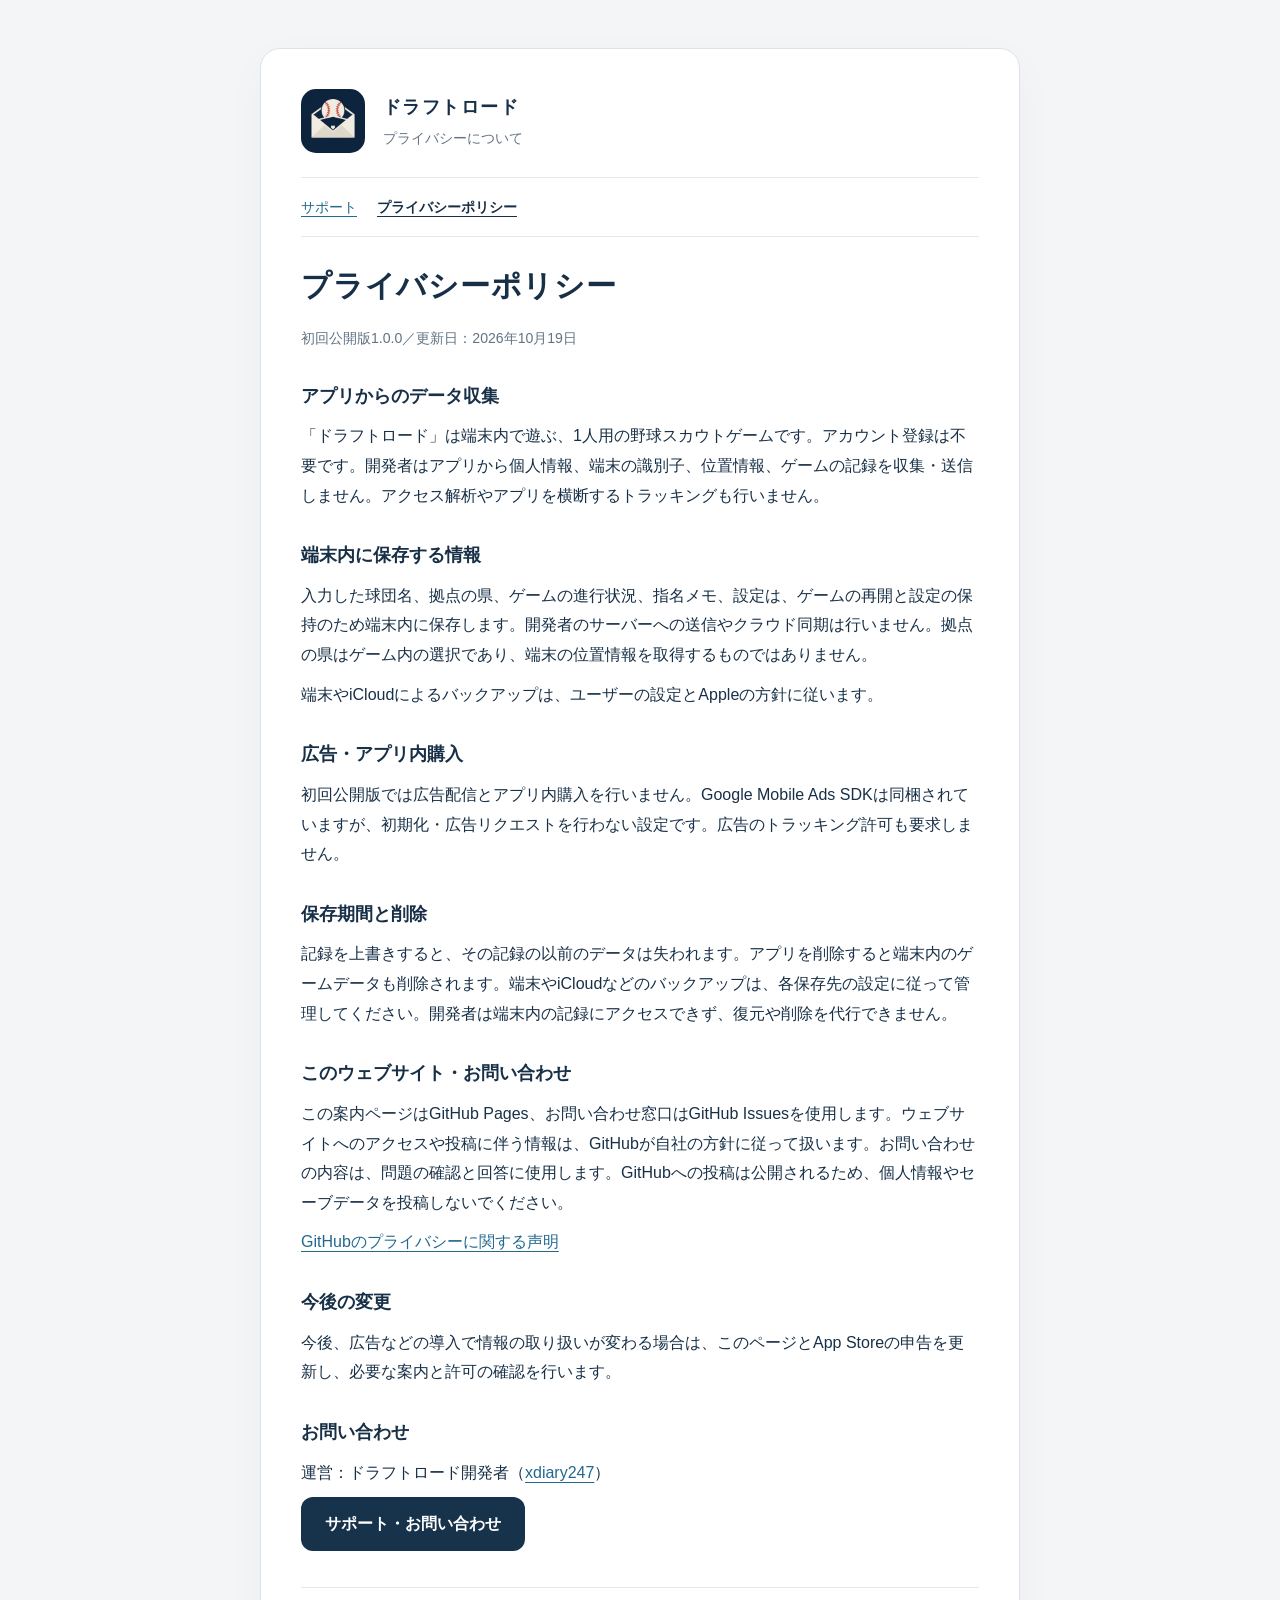
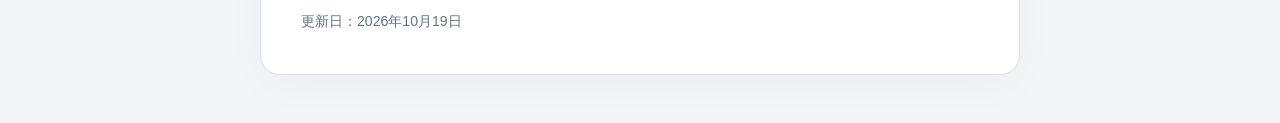
==== draft-road/privacy.html @ 800f82bb "Add Japanese Draft Road support and privacy pages" ====
<!doctype html>
<html lang="ja">
<head>
<meta charset="utf-8"><meta name="viewport" content="width=device-width,initial-scale=1">
<meta name="description" content="ドラフトロードのプライバシーポリシー。端末内のゲーム記録、データ収集、広告、お問い合わせについて。">
<title>プライバシーポリシー | ドラフトロード</title><link rel="stylesheet" href="style.css"><link rel="icon" href="icon.png">
<link rel="canonical" href="https://xdiary247.github.io/draft-road/privacy.html">
</head>
<body><main>
<header><img class="icon" src="icon.png" width="64" height="64" alt=""><div><p class="brand">ドラフトロード</p><p class="caption">プライバシーについて</p></div></header>
<nav aria-label="ページ"><a href="index.html">サポート</a><a href="privacy.html" aria-current="page">プライバシーポリシー</a></nav>
<h1>プライバシーポリシー</h1><p class="muted">初回公開版1.0.0／更新日：2026年10月19日</p>
<h2>アプリからのデータ収集</h2>
<p>「ドラフトロード」は端末内で遊ぶ、1人用の野球スカウトゲームです。アカウント登録は不要です。開発者はアプリから個人情報、端末の識別子、位置情報、ゲームの記録を収集・送信しません。アクセス解析やアプリを横断するトラッキングも行いません。</p>
<h2>端末内に保存する情報</h2>
<p>入力した球団名、拠点の県、ゲームの進行状況、指名メモ、設定は、ゲームの再開と設定の保持のため端末内に保存します。開発者のサーバーへの送信やクラウド同期は行いません。拠点の県はゲーム内の選択であり、端末の位置情報を取得するものではありません。</p>
<p>端末やiCloudによるバックアップは、ユーザーの設定とAppleの方針に従います。</p>
<h2>広告・アプリ内購入</h2>
<p>初回公開版では広告配信とアプリ内購入を行いません。Google Mobile Ads SDKは同梱されていますが、初期化・広告リクエストを行わない設定です。広告のトラッキング許可も要求しません。</p>
<h2>保存期間と削除</h2>
<p>記録を上書きすると、その記録の以前のデータは失われます。アプリを削除すると端末内のゲームデータも削除されます。端末やiCloudなどのバックアップは、各保存先の設定に従って管理してください。開発者は端末内の記録にアクセスできず、復元や削除を代行できません。</p>
<h2>このウェブサイト・お問い合わせ</h2>
<p>この案内ページはGitHub Pages、お問い合わせ窓口はGitHub Issuesを使用します。ウェブサイトへのアクセスや投稿に伴う情報は、GitHubが自社の方針に従って扱います。お問い合わせの内容は、問題の確認と回答に使用します。GitHubへの投稿は公開されるため、個人情報やセーブデータを投稿しないでください。</p>
<p><a href="https://docs.github.com/ja/site-policy/privacy-policies/github-general-privacy-statement">GitHubのプライバシーに関する声明</a></p>
<h2>今後の変更</h2>
<p>今後、広告などの導入で情報の取り扱いが変わる場合は、このページとApp Storeの申告を更新し、必要な案内と許可の確認を行います。</p>
<h2>お問い合わせ</h2>
<p>運営：ドラフトロード開発者（<a href="https://github.com/xdiary247">xdiary247</a>）</p>
<p><a class="button" href="index.html">サポート・お問い合わせ</a></p>
<footer>更新日：2026年10月19日</footer>
</main></body></html>
---- draft-road/style.css ----
:root{color-scheme:light;font-family:-apple-system,BlinkMacSystemFont,"Hiragino Kaku Gothic ProN","Yu Gothic",sans-serif;color:#183047;background:#f3f5f7;line-height:1.85}*{box-sizing:border-box}body{margin:0}main{max-width:760px;margin:48px auto;padding:40px;background:white;border:1px solid #dce2e8;border-radius:20px;box-shadow:0 12px 40px #12263808}header{display:flex;align-items:center;gap:18px;margin-bottom:24px}.icon{border-radius:15px;flex-shrink:0}.brand{font-size:1.15rem;font-weight:750;letter-spacing:.08em;margin:0}.caption{font-size:.85rem;color:#657487;margin:2px 0 0}nav{display:flex;flex-wrap:wrap;gap:20px;padding:16px 0;border-block:1px solid #e4e8ec;font-size:.88rem;margin-bottom:26px}a{color:#22698e;text-underline-offset:4px}a:focus-visible{outline:3px solid #cfad64;outline-offset:5px}nav a[aria-current]{color:#183047;font-weight:700}h1{font-size:1.9rem;line-height:1.5;margin:8px 0 16px;letter-spacing:.025em}h2{font-size:1.13rem;line-height:1.7;margin:30px 0 8px}p{margin:10px 0}.muted,footer{color:#627384;font-size:.88rem}.button{display:inline-block;padding:12px 24px;min-height:48px;border-radius:12px;background:#17324b;color:white;text-decoration:none;font-weight:700}footer{margin-top:36px;padding-top:20px;border-top:1px solid #e4e8ec}@media(max-width:600px){main{margin:12px;padding:26px 20px;border-radius:15px}h1{font-size:1.55rem}header{gap:14px}.caption{font-size:.78rem}}
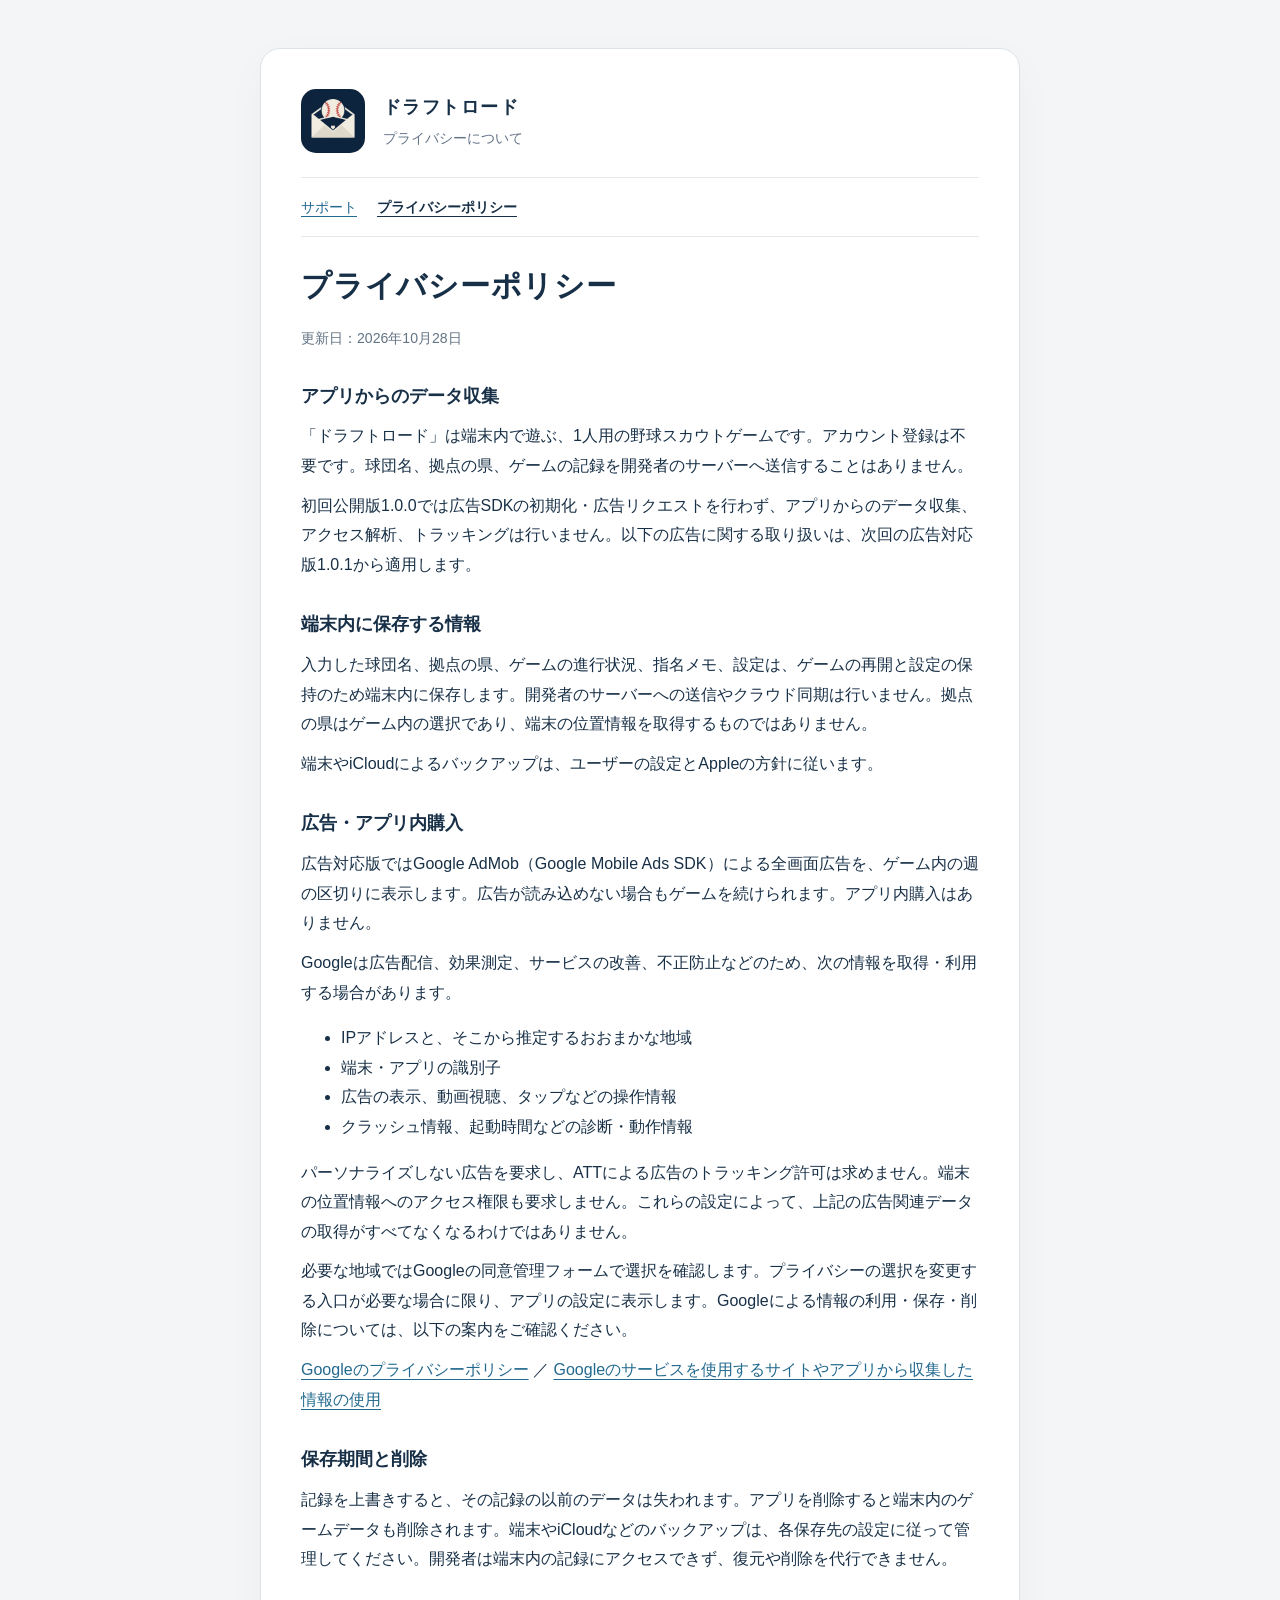
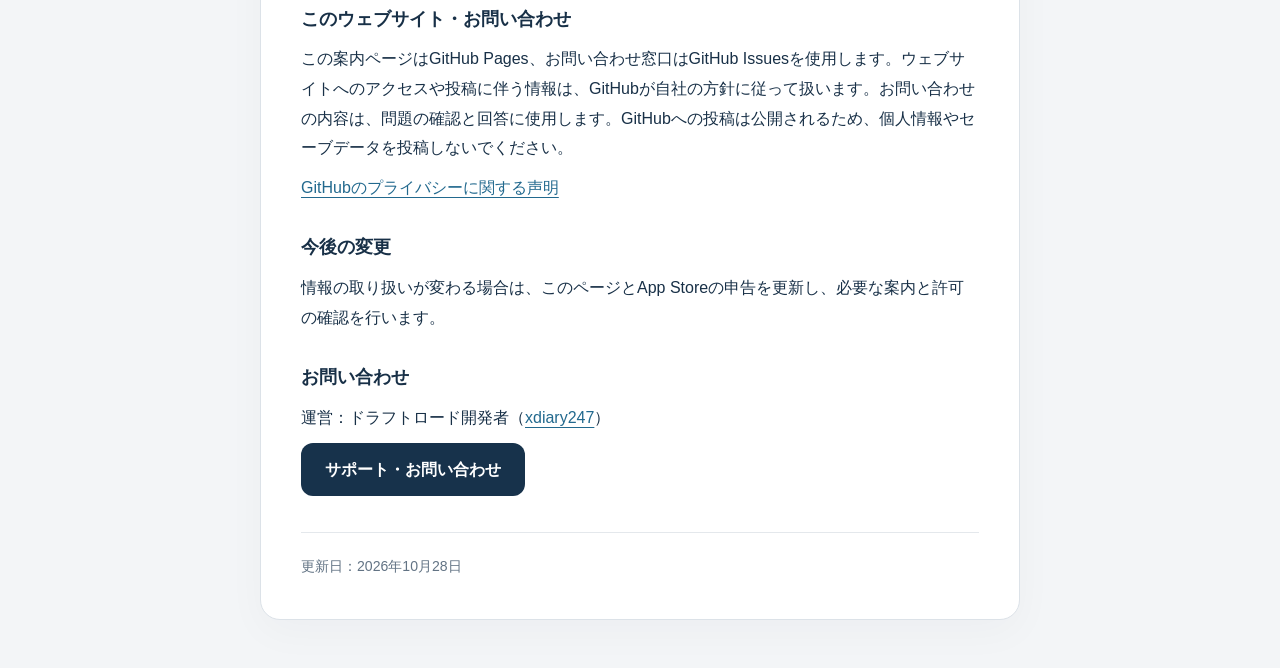
==== commit 6bfc3b57: "Document Draft Road advertising update and Google data use" ====
--- a/draft-road/privacy.html
+++ b/draft-road/privacy.html
@@ -9,23 +9,29 @@
 <body><main>
 <header><img class="icon" src="icon.png" width="64" height="64" alt=""><div><p class="brand">ドラフトロード</p><p class="caption">プライバシーについて</p></div></header>
 <nav aria-label="ページ"><a href="index.html">サポート</a><a href="privacy.html" aria-current="page">プライバシーポリシー</a></nav>
-<h1>プライバシーポリシー</h1><p class="muted">初回公開版1.0.0／更新日：2026年10月19日</p>
+<h1>プライバシーポリシー</h1><p class="muted">更新日：2026年10月28日</p>
 <h2>アプリからのデータ収集</h2>
-<p>「ドラフトロード」は端末内で遊ぶ、1人用の野球スカウトゲームです。アカウント登録は不要です。開発者はアプリから個人情報、端末の識別子、位置情報、ゲームの記録を収集・送信しません。アクセス解析やアプリを横断するトラッキングも行いません。</p>
+<p>「ドラフトロード」は端末内で遊ぶ、1人用の野球スカウトゲームです。アカウント登録は不要です。球団名、拠点の県、ゲームの記録を開発者のサーバーへ送信することはありません。</p>
+<p>初回公開版1.0.0では広告SDKの初期化・広告リクエストを行わず、アプリからのデータ収集、アクセス解析、トラッキングは行いません。以下の広告に関する取り扱いは、次回の広告対応版1.0.1から適用します。</p>
 <h2>端末内に保存する情報</h2>
 <p>入力した球団名、拠点の県、ゲームの進行状況、指名メモ、設定は、ゲームの再開と設定の保持のため端末内に保存します。開発者のサーバーへの送信やクラウド同期は行いません。拠点の県はゲーム内の選択であり、端末の位置情報を取得するものではありません。</p>
 <p>端末やiCloudによるバックアップは、ユーザーの設定とAppleの方針に従います。</p>
 <h2>広告・アプリ内購入</h2>
-<p>初回公開版では広告配信とアプリ内購入を行いません。Google Mobile Ads SDKは同梱されていますが、初期化・広告リクエストを行わない設定です。広告のトラッキング許可も要求しません。</p>
+<p>広告対応版ではGoogle AdMob（Google Mobile Ads SDK）による全画面広告を、ゲーム内の週の区切りに表示します。広告が読み込めない場合もゲームを続けられます。アプリ内購入はありません。</p>
+<p>Googleは広告配信、効果測定、サービスの改善、不正防止などのため、次の情報を取得・利用する場合があります。</p>
+<ul><li>IPアドレスと、そこから推定するおおまかな地域</li><li>端末・アプリの識別子</li><li>広告の表示、動画視聴、タップなどの操作情報</li><li>クラッシュ情報、起動時間などの診断・動作情報</li></ul>
+<p>パーソナライズしない広告を要求し、ATTによる広告のトラッキング許可は求めません。端末の位置情報へのアクセス権限も要求しません。これらの設定によって、上記の広告関連データの取得がすべてなくなるわけではありません。</p>
+<p>必要な地域ではGoogleの同意管理フォームで選択を確認します。プライバシーの選択を変更する入口が必要な場合に限り、アプリの設定に表示します。Googleによる情報の利用・保存・削除については、以下の案内をご確認ください。</p>
+<p><a href="https://policies.google.com/privacy?hl=ja">Googleのプライバシーポリシー</a> ／ <a href="https://policies.google.com/technologies/partner-sites?hl=ja">Googleのサービスを使用するサイトやアプリから収集した情報の使用</a></p>
 <h2>保存期間と削除</h2>
 <p>記録を上書きすると、その記録の以前のデータは失われます。アプリを削除すると端末内のゲームデータも削除されます。端末やiCloudなどのバックアップは、各保存先の設定に従って管理してください。開発者は端末内の記録にアクセスできず、復元や削除を代行できません。</p>
 <h2>このウェブサイト・お問い合わせ</h2>
 <p>この案内ページはGitHub Pages、お問い合わせ窓口はGitHub Issuesを使用します。ウェブサイトへのアクセスや投稿に伴う情報は、GitHubが自社の方針に従って扱います。お問い合わせの内容は、問題の確認と回答に使用します。GitHubへの投稿は公開されるため、個人情報やセーブデータを投稿しないでください。</p>
 <p><a href="https://docs.github.com/ja/site-policy/privacy-policies/github-general-privacy-statement">GitHubのプライバシーに関する声明</a></p>
 <h2>今後の変更</h2>
-<p>今後、広告などの導入で情報の取り扱いが変わる場合は、このページとApp Storeの申告を更新し、必要な案内と許可の確認を行います。</p>
+<p>情報の取り扱いが変わる場合は、このページとApp Storeの申告を更新し、必要な案内と許可の確認を行います。</p>
 <h2>お問い合わせ</h2>
 <p>運営：ドラフトロード開発者（<a href="https://github.com/xdiary247">xdiary247</a>）</p>
 <p><a class="button" href="index.html">サポート・お問い合わせ</a></p>
-<footer>更新日：2026年10月19日</footer>
+<footer>更新日：2026年10月28日</footer>
 </main></body></html>
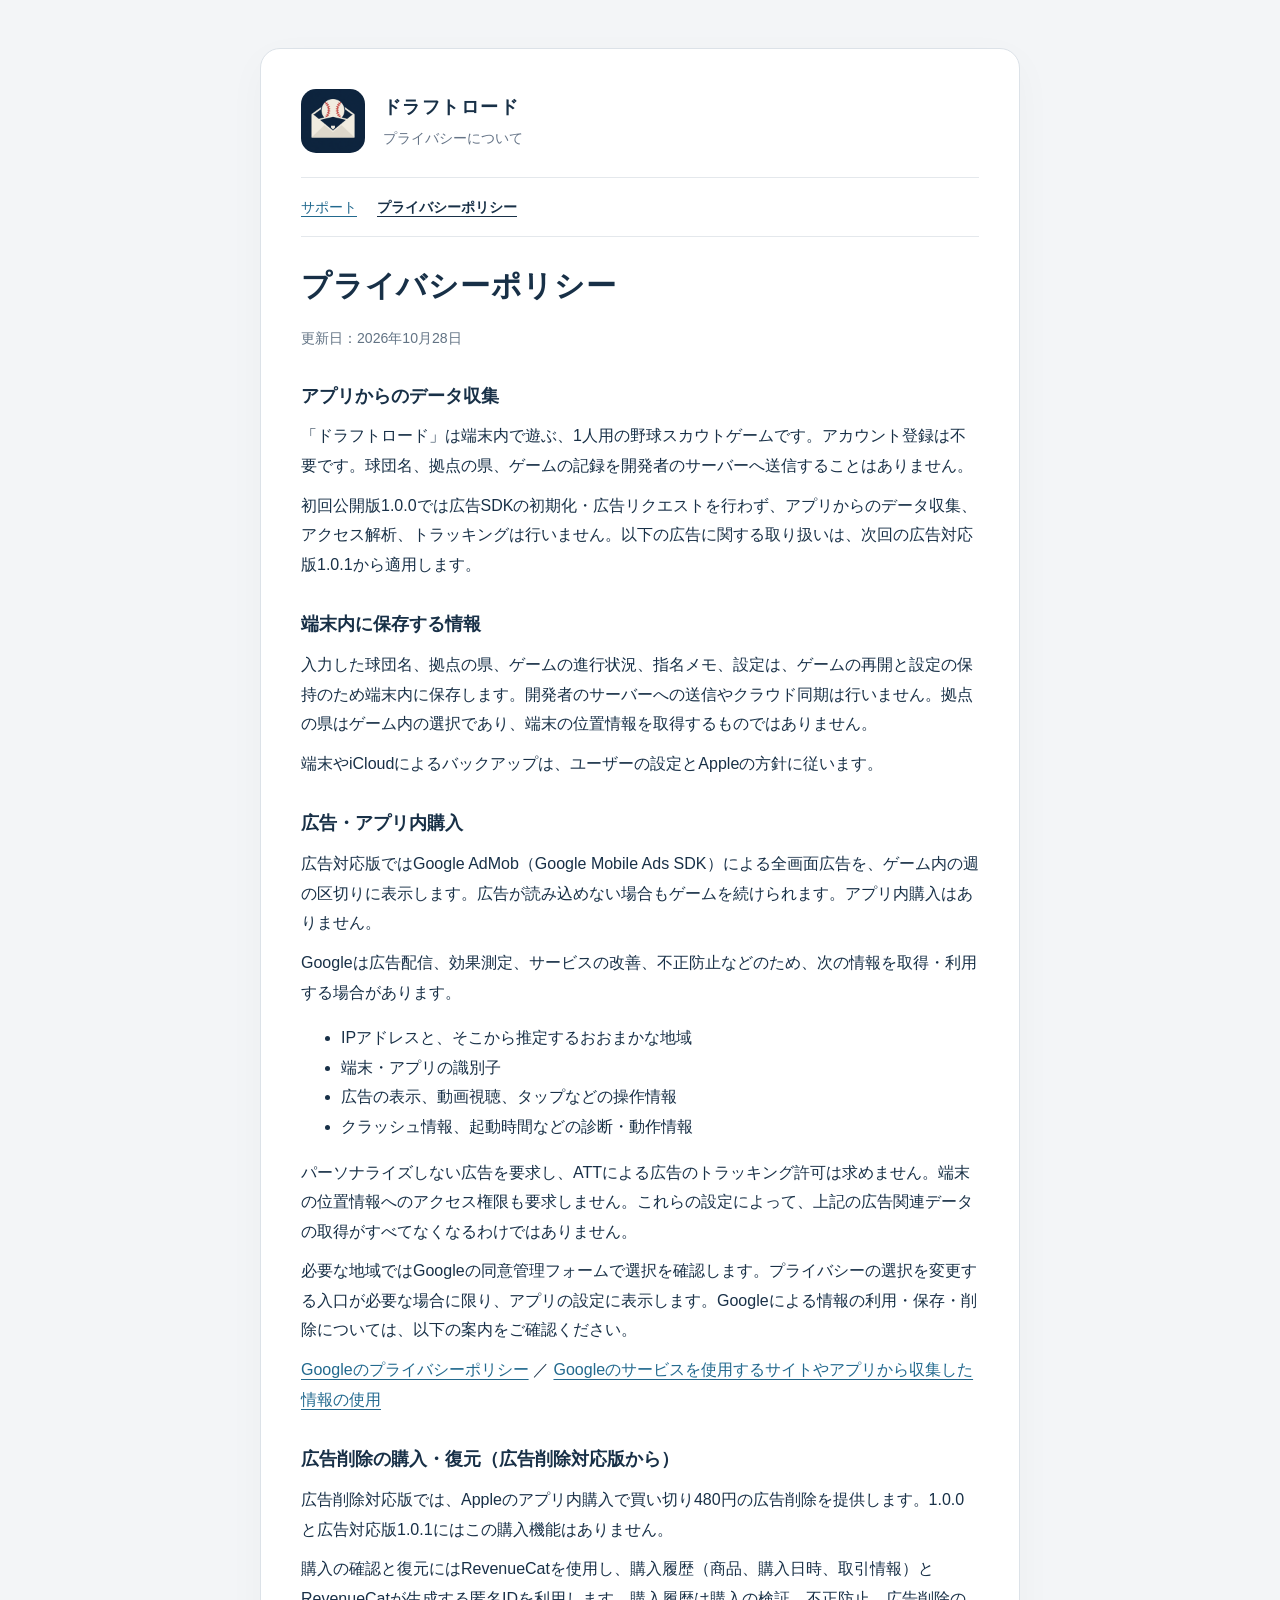
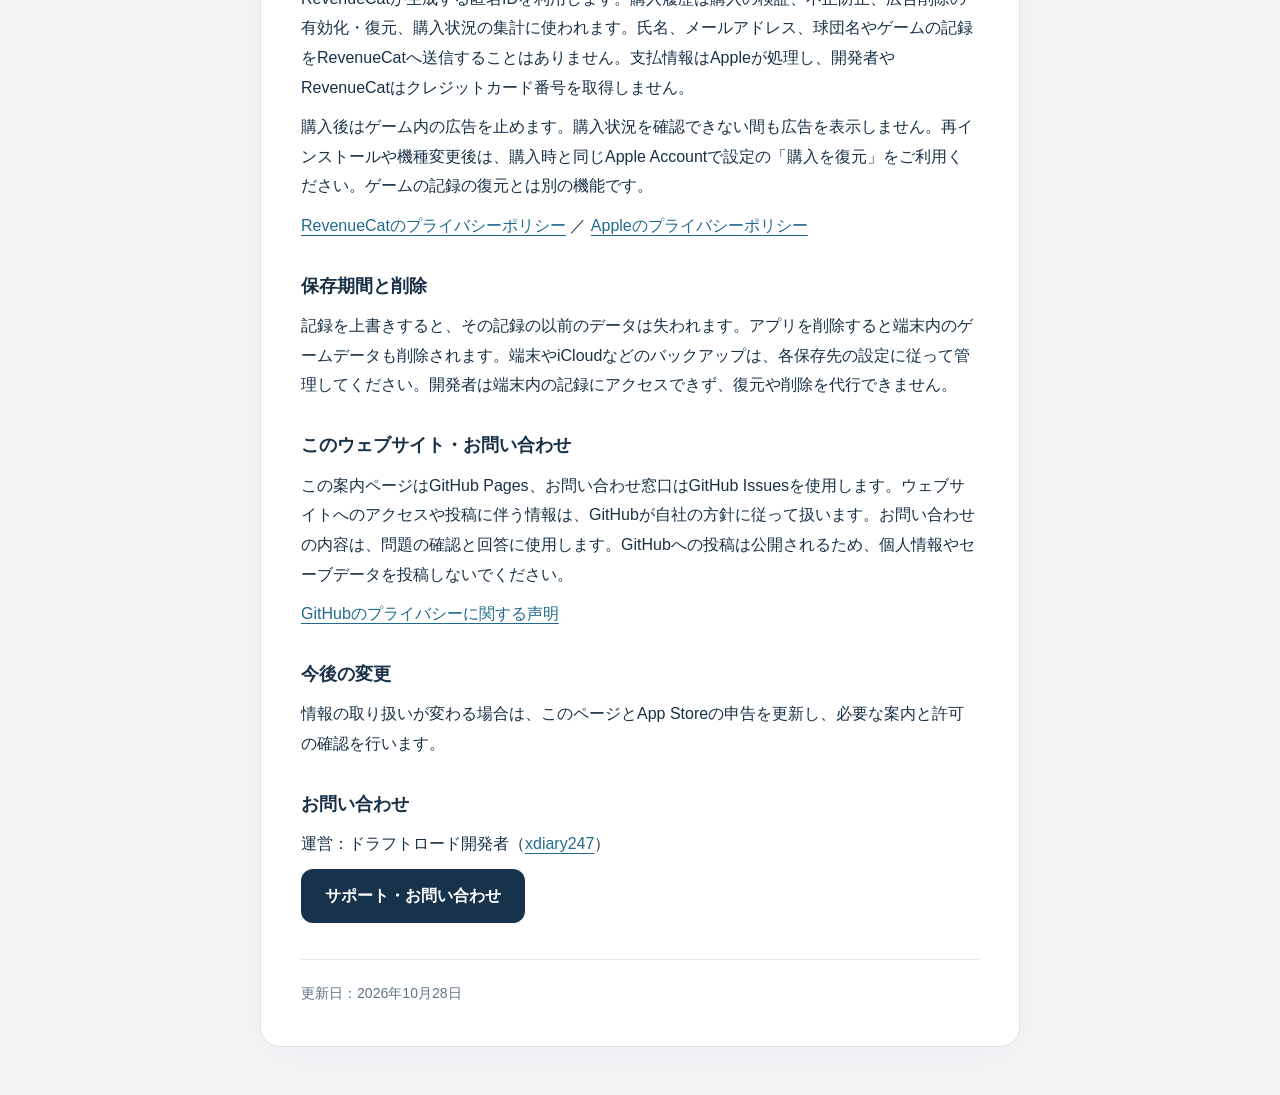
==== commit 6a6f669c: "Explain optional one-time ad removal for Draft Road" ====
--- a/draft-road/privacy.html
+++ b/draft-road/privacy.html
@@ -23,6 +23,11 @@
 <p>パーソナライズしない広告を要求し、ATTによる広告のトラッキング許可は求めません。端末の位置情報へのアクセス権限も要求しません。これらの設定によって、上記の広告関連データの取得がすべてなくなるわけではありません。</p>
 <p>必要な地域ではGoogleの同意管理フォームで選択を確認します。プライバシーの選択を変更する入口が必要な場合に限り、アプリの設定に表示します。Googleによる情報の利用・保存・削除については、以下の案内をご確認ください。</p>
 <p><a href="https://policies.google.com/privacy?hl=ja">Googleのプライバシーポリシー</a> ／ <a href="https://policies.google.com/technologies/partner-sites?hl=ja">Googleのサービスを使用するサイトやアプリから収集した情報の使用</a></p>
+<h2>広告削除の購入・復元（広告削除対応版から）</h2>
+<p>広告削除対応版では、Appleのアプリ内購入で買い切り480円の広告削除を提供します。1.0.0と広告対応版1.0.1にはこの購入機能はありません。</p>
+<p>購入の確認と復元にはRevenueCatを使用し、購入履歴（商品、購入日時、取引情報）とRevenueCatが生成する匿名IDを利用します。購入履歴は購入の検証、不正防止、広告削除の有効化・復元、購入状況の集計に使われます。氏名、メールアドレス、球団名やゲームの記録をRevenueCatへ送信することはありません。支払情報はAppleが処理し、開発者やRevenueCatはクレジットカード番号を取得しません。</p>
+<p>購入後はゲーム内の広告を止めます。購入状況を確認できない間も広告を表示しません。再インストールや機種変更後は、購入時と同じApple Accountで設定の「購入を復元」をご利用ください。ゲームの記録の復元とは別の機能です。</p>
+<p><a href="https://www.revenuecat.com/privacy/">RevenueCatのプライバシーポリシー</a> ／ <a href="https://www.apple.com/jp/legal/privacy/">Appleのプライバシーポリシー</a></p>
 <h2>保存期間と削除</h2>
 <p>記録を上書きすると、その記録の以前のデータは失われます。アプリを削除すると端末内のゲームデータも削除されます。端末やiCloudなどのバックアップは、各保存先の設定に従って管理してください。開発者は端末内の記録にアクセスできず、復元や削除を代行できません。</p>
 <h2>このウェブサイト・お問い合わせ</h2>
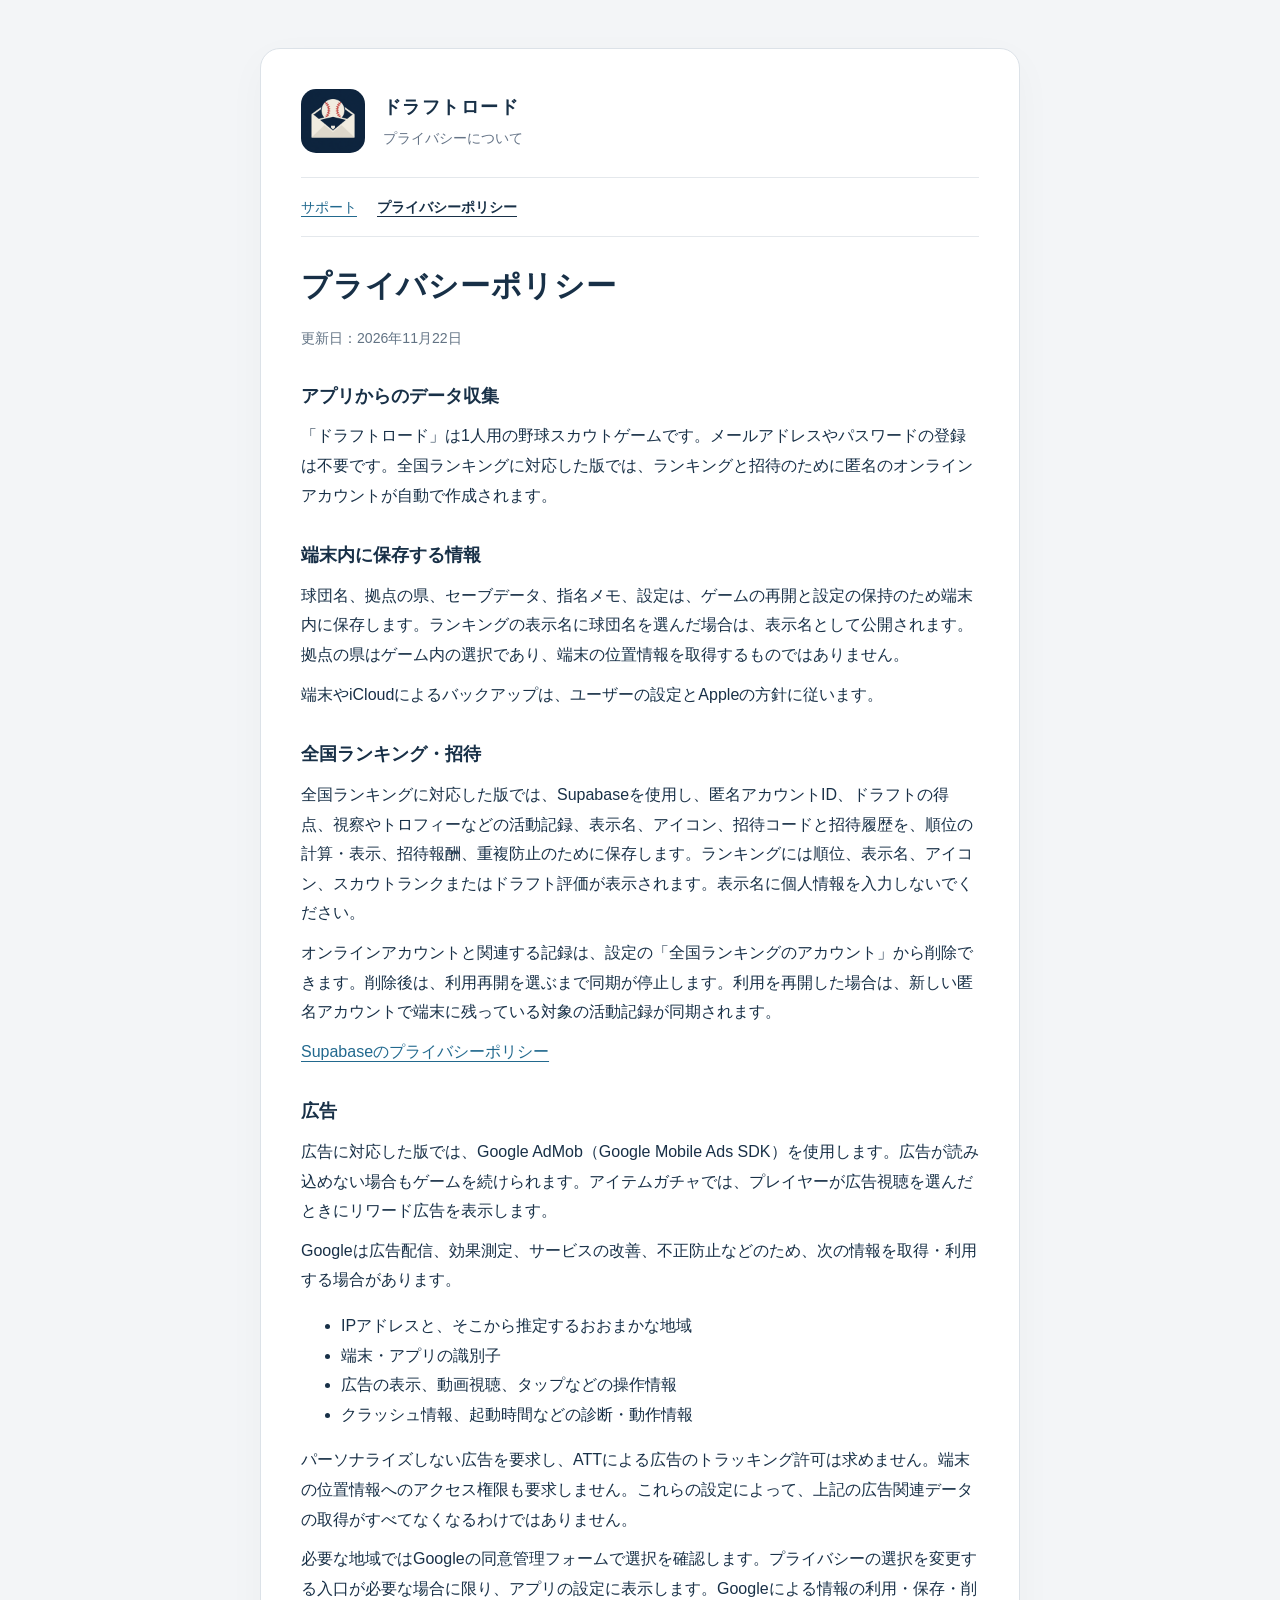
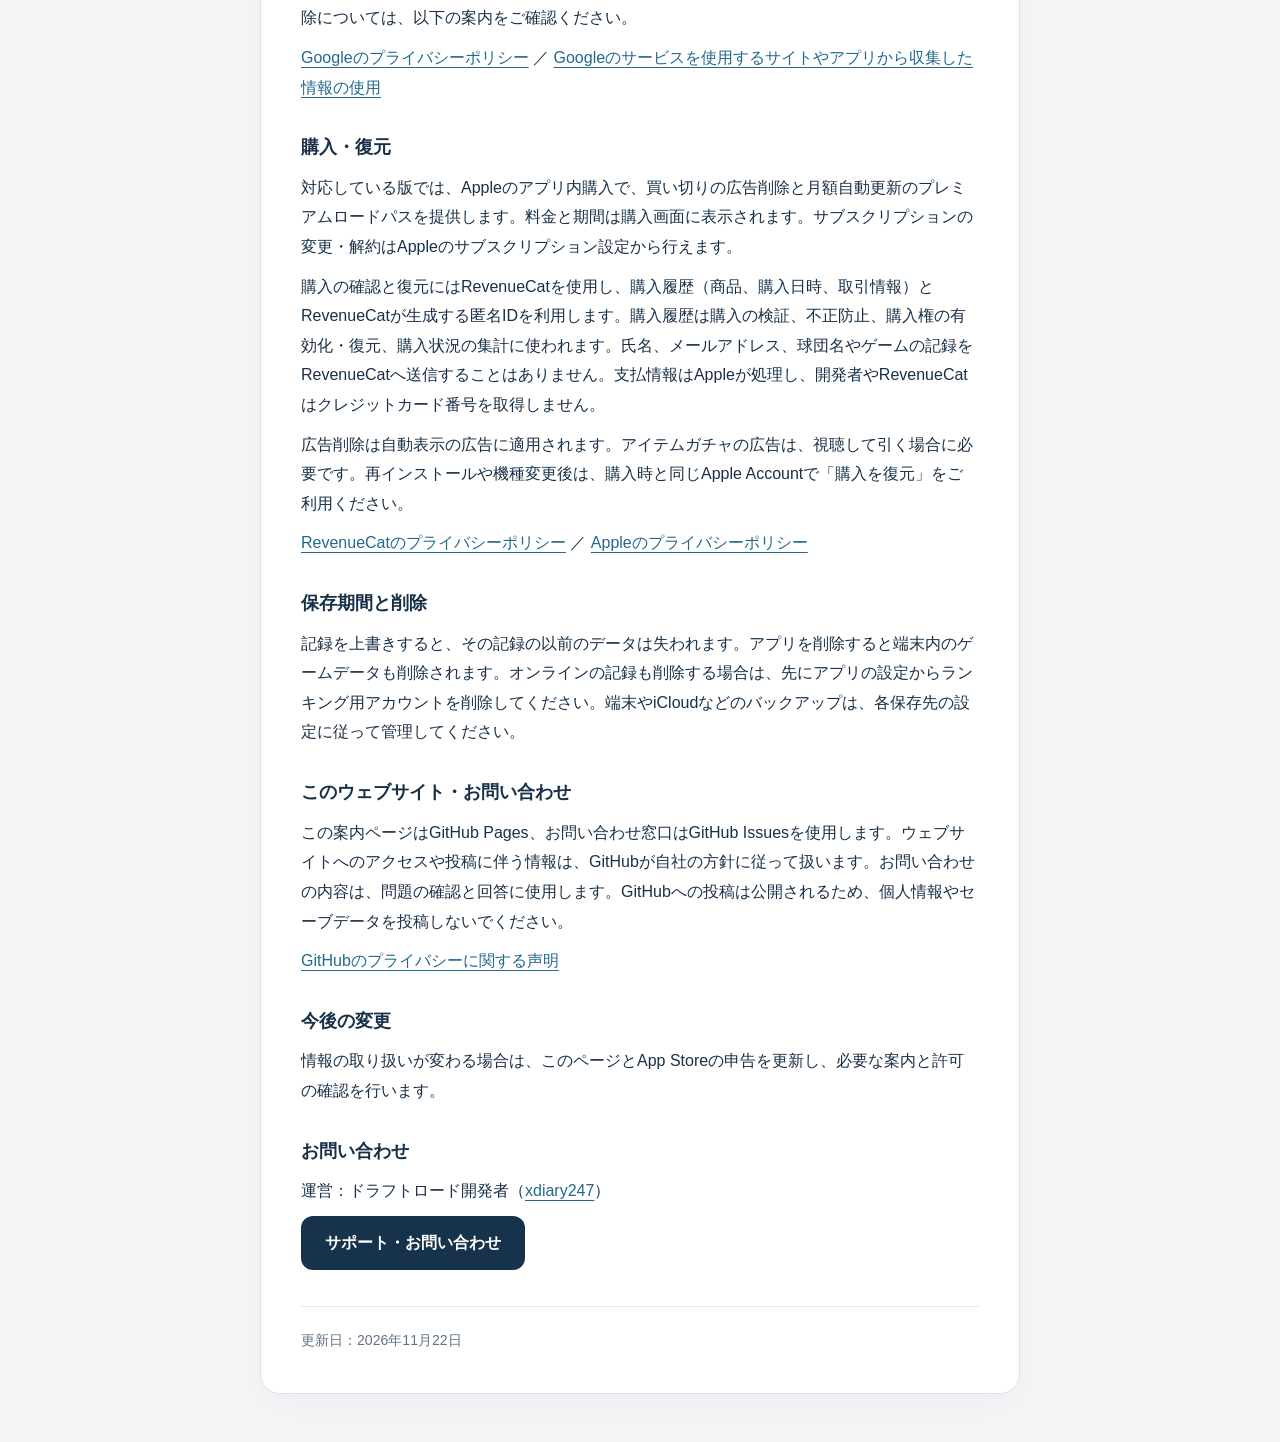
==== commit e157c4ce: "Update Draft Road ranking and subscription privacy policy" ====
--- a/draft-road/privacy.html
+++ b/draft-road/privacy.html
@@ -9,27 +9,30 @@
 <body><main>
 <header><img class="icon" src="icon.png" width="64" height="64" alt=""><div><p class="brand">ドラフトロード</p><p class="caption">プライバシーについて</p></div></header>
 <nav aria-label="ページ"><a href="index.html">サポート</a><a href="privacy.html" aria-current="page">プライバシーポリシー</a></nav>
-<h1>プライバシーポリシー</h1><p class="muted">更新日：2026年10月28日</p>
+<h1>プライバシーポリシー</h1><p class="muted">更新日：2026年11月22日</p>
 <h2>アプリからのデータ収集</h2>
-<p>「ドラフトロード」は端末内で遊ぶ、1人用の野球スカウトゲームです。アカウント登録は不要です。球団名、拠点の県、ゲームの記録を開発者のサーバーへ送信することはありません。</p>
-<p>初回公開版1.0.0では広告SDKの初期化・広告リクエストを行わず、アプリからのデータ収集、アクセス解析、トラッキングは行いません。以下の広告に関する取り扱いは、次回の広告対応版1.0.1から適用します。</p>
+<p>「ドラフトロード」は1人用の野球スカウトゲームです。メールアドレスやパスワードの登録は不要です。全国ランキングに対応した版では、ランキングと招待のために匿名のオンラインアカウントが自動で作成されます。</p>
 <h2>端末内に保存する情報</h2>
-<p>入力した球団名、拠点の県、ゲームの進行状況、指名メモ、設定は、ゲームの再開と設定の保持のため端末内に保存します。開発者のサーバーへの送信やクラウド同期は行いません。拠点の県はゲーム内の選択であり、端末の位置情報を取得するものではありません。</p>
+<p>球団名、拠点の県、セーブデータ、指名メモ、設定は、ゲームの再開と設定の保持のため端末内に保存します。ランキングの表示名に球団名を選んだ場合は、表示名として公開されます。拠点の県はゲーム内の選択であり、端末の位置情報を取得するものではありません。</p>
 <p>端末やiCloudによるバックアップは、ユーザーの設定とAppleの方針に従います。</p>
-<h2>広告・アプリ内購入</h2>
-<p>広告対応版ではGoogle AdMob（Google Mobile Ads SDK）による全画面広告を、ゲーム内の週の区切りに表示します。広告が読み込めない場合もゲームを続けられます。アプリ内購入はありません。</p>
+<h2>全国ランキング・招待</h2>
+<p>全国ランキングに対応した版では、Supabaseを使用し、匿名アカウントID、ドラフトの得点、視察やトロフィーなどの活動記録、表示名、アイコン、招待コードと招待履歴を、順位の計算・表示、招待報酬、重複防止のために保存します。ランキングには順位、表示名、アイコン、スカウトランクまたはドラフト評価が表示されます。表示名に個人情報を入力しないでください。</p>
+<p>オンラインアカウントと関連する記録は、設定の「全国ランキングのアカウント」から削除できます。削除後は、利用再開を選ぶまで同期が停止します。利用を再開した場合は、新しい匿名アカウントで端末に残っている対象の活動記録が同期されます。</p>
+<p><a href="https://supabase.com/privacy">Supabaseのプライバシーポリシー</a></p>
+<h2>広告</h2>
+<p>広告に対応した版では、Google AdMob（Google Mobile Ads SDK）を使用します。広告が読み込めない場合もゲームを続けられます。アイテムガチャでは、プレイヤーが広告視聴を選んだときにリワード広告を表示します。</p>
 <p>Googleは広告配信、効果測定、サービスの改善、不正防止などのため、次の情報を取得・利用する場合があります。</p>
 <ul><li>IPアドレスと、そこから推定するおおまかな地域</li><li>端末・アプリの識別子</li><li>広告の表示、動画視聴、タップなどの操作情報</li><li>クラッシュ情報、起動時間などの診断・動作情報</li></ul>
 <p>パーソナライズしない広告を要求し、ATTによる広告のトラッキング許可は求めません。端末の位置情報へのアクセス権限も要求しません。これらの設定によって、上記の広告関連データの取得がすべてなくなるわけではありません。</p>
 <p>必要な地域ではGoogleの同意管理フォームで選択を確認します。プライバシーの選択を変更する入口が必要な場合に限り、アプリの設定に表示します。Googleによる情報の利用・保存・削除については、以下の案内をご確認ください。</p>
 <p><a href="https://policies.google.com/privacy?hl=ja">Googleのプライバシーポリシー</a> ／ <a href="https://policies.google.com/technologies/partner-sites?hl=ja">Googleのサービスを使用するサイトやアプリから収集した情報の使用</a></p>
-<h2>広告削除の購入・復元（広告削除対応版から）</h2>
-<p>広告削除対応版では、Appleのアプリ内購入で買い切り480円の広告削除を提供します。1.0.0と広告対応版1.0.1にはこの購入機能はありません。</p>
-<p>購入の確認と復元にはRevenueCatを使用し、購入履歴（商品、購入日時、取引情報）とRevenueCatが生成する匿名IDを利用します。購入履歴は購入の検証、不正防止、広告削除の有効化・復元、購入状況の集計に使われます。氏名、メールアドレス、球団名やゲームの記録をRevenueCatへ送信することはありません。支払情報はAppleが処理し、開発者やRevenueCatはクレジットカード番号を取得しません。</p>
-<p>購入後はゲーム内の広告を止めます。購入状況を確認できない間も広告を表示しません。再インストールや機種変更後は、購入時と同じApple Accountで設定の「購入を復元」をご利用ください。ゲームの記録の復元とは別の機能です。</p>
+<h2>購入・復元</h2>
+<p>対応している版では、Appleのアプリ内購入で、買い切りの広告削除と月額自動更新のプレミアムロードパスを提供します。料金と期間は購入画面に表示されます。サブスクリプションの変更・解約はAppleのサブスクリプション設定から行えます。</p>
+<p>購入の確認と復元にはRevenueCatを使用し、購入履歴（商品、購入日時、取引情報）とRevenueCatが生成する匿名IDを利用します。購入履歴は購入の検証、不正防止、購入権の有効化・復元、購入状況の集計に使われます。氏名、メールアドレス、球団名やゲームの記録をRevenueCatへ送信することはありません。支払情報はAppleが処理し、開発者やRevenueCatはクレジットカード番号を取得しません。</p>
+<p>広告削除は自動表示の広告に適用されます。アイテムガチャの広告は、視聴して引く場合に必要です。再インストールや機種変更後は、購入時と同じApple Accountで「購入を復元」をご利用ください。</p>
 <p><a href="https://www.revenuecat.com/privacy/">RevenueCatのプライバシーポリシー</a> ／ <a href="https://www.apple.com/jp/legal/privacy/">Appleのプライバシーポリシー</a></p>
 <h2>保存期間と削除</h2>
-<p>記録を上書きすると、その記録の以前のデータは失われます。アプリを削除すると端末内のゲームデータも削除されます。端末やiCloudなどのバックアップは、各保存先の設定に従って管理してください。開発者は端末内の記録にアクセスできず、復元や削除を代行できません。</p>
+<p>記録を上書きすると、その記録の以前のデータは失われます。アプリを削除すると端末内のゲームデータも削除されます。オンラインの記録も削除する場合は、先にアプリの設定からランキング用アカウントを削除してください。端末やiCloudなどのバックアップは、各保存先の設定に従って管理してください。</p>
 <h2>このウェブサイト・お問い合わせ</h2>
 <p>この案内ページはGitHub Pages、お問い合わせ窓口はGitHub Issuesを使用します。ウェブサイトへのアクセスや投稿に伴う情報は、GitHubが自社の方針に従って扱います。お問い合わせの内容は、問題の確認と回答に使用します。GitHubへの投稿は公開されるため、個人情報やセーブデータを投稿しないでください。</p>
 <p><a href="https://docs.github.com/ja/site-policy/privacy-policies/github-general-privacy-statement">GitHubのプライバシーに関する声明</a></p>
@@ -38,5 +41,5 @@
 <h2>お問い合わせ</h2>
 <p>運営：ドラフトロード開発者（<a href="https://github.com/xdiary247">xdiary247</a>）</p>
 <p><a class="button" href="index.html">サポート・お問い合わせ</a></p>
-<footer>更新日：2026年10月28日</footer>
+<footer>更新日：2026年11月22日</footer>
 </main></body></html>
